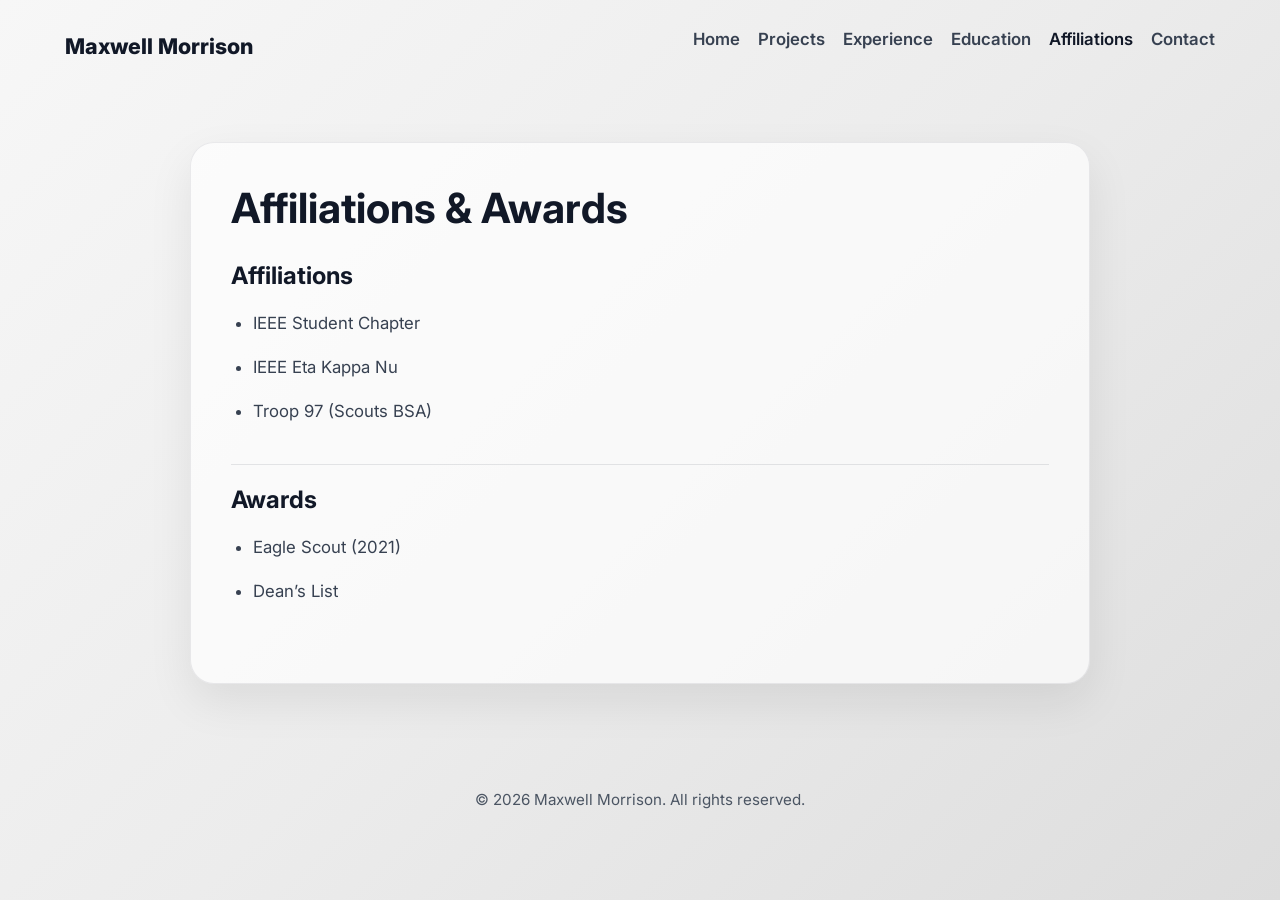
==== public/affiliations.html @ 4eab68b1 "Website initial commit" ====
<!DOCTYPE html>
<html lang="en">
<head>
  <meta charset="UTF-8" />
  <meta name="viewport" content="width=device-width, initial-scale=1.0" />
  <title>Affiliations | Maxwell Morrison</title>
  <link rel="preconnect" href="https://fonts.googleapis.com">
  <link rel="preconnect" href="https://fonts.gstatic.com" crossorigin>
  <link href="https://fonts.googleapis.com/css2?family=Inter:wght@400;600;700;800&display=swap" rel="stylesheet">
  <style>
    * {
      margin: 0;
      padding: 0;
      box-sizing: border-box;
    }

    body {
      font-family: "Inter", sans-serif;
      background: linear-gradient(135deg, #f7f7f7, #ececec, #dddddd);
      color: #1f2937;
      min-height: 100vh;
    }

    .container {
      width: 90%;
      max-width: 1150px;
      margin: 0 auto;
    }

    header {
      padding: 24px 0;
    }

    nav {
      display: flex;
      justify-content: space-between;
      align-items: center;
      gap: 20px;
    }

    .logo {
      font-size: 1.35rem;
      font-weight: 800;
      color: #111827;
      white-space: nowrap;
    }

    .nav-links {
      display: flex;
      gap: 18px;
      list-style: none;
      flex-wrap: wrap;
      justify-content: flex-end;
    }

    .nav-links a {
      text-decoration: none;
      color: #374151;
      font-weight: 600;
    }

    .nav-links a:hover,
    .nav-links a.active {
      color: #111827;
    }

    .page-section {
      padding: 50px 0 80px;
    }

    .page-card {
      max-width: 900px;
      margin: 0 auto;
      background: rgba(255,255,255,0.68);
      border: 1px solid rgba(17,24,39,0.08);
      border-radius: 24px;
      padding: 40px;
      box-shadow: 0 18px 45px rgba(0,0,0,0.08);
    }

    h1 {
      font-size: 2.6rem;
      margin-bottom: 28px;
      color: #111827;
    }

    h2 {
      font-size: 1.5rem;
      margin-top: 10px;
      margin-bottom: 18px;
      color: #111827;
    }

    .section-block {
      padding: 10px 0 24px;
      border-top: 1px solid rgba(17,24,39,0.10);
    }

    .section-block:first-of-type {
      border-top: none;
      padding-top: 0;
    }

    ul {
      padding-left: 22px;
    }

    li {
      line-height: 1.9;
      margin-bottom: 12px;
      color: #374151;
      font-size: 1.05rem;
    }

    footer {
      text-align: center;
      padding: 26px 0 36px;
      color: #4b5563;
      font-size: 0.95rem;
    }

    @media (max-width: 768px) {
      nav {
        flex-direction: column;
        align-items: flex-start;
      }

      .page-card {
        padding: 28px;
      }

      h1 {
        font-size: 2.1rem;
      }

      h2 {
        font-size: 1.25rem;
      }
    }
  </style>
</head>
<body>
  <header>
    <div class="container">
      <nav>
        <div class="logo">Maxwell Morrison</div>
        <ul class="nav-links">
           <li><a href="index.html">Home</a></li>
          <li><a href="projects.html">Projects</a></li>
          <li><a href="experience.html">Experience</a></li>
          <li><a href="education.html">Education</a></li>
          <li><a href="affiliations.html" class="active">Affiliations</a></li>
          <li><a href="contact.html">Contact</a></li>
        </ul>
      </nav>
    </div>
  </header>

  <main>
    <section class="page-section">
      <div class="container">
        <div class="page-card">
          <h1>Affiliations & Awards</h1>

          <div class="section-block">
            <h2>Affiliations</h2>
            <ul>
              <li>IEEE Student Chapter</li>
              <li>IEEE Eta Kappa Nu</li>
              <li>Troop 97 (Scouts BSA)</li>
            </ul>
          </div>

          <div class="section-block">
            <h2>Awards</h2>
            <ul>
              <li>Eagle Scout (2021)</li>
              <li>Dean’s List</li>
            </ul>
          </div>

        </div>
      </div>
    </section>
  </main>

  <footer>
    <div class="container">
      <p>© 2026 Maxwell Morrison. All rights reserved.</p>
    </div>
  </footer>
</body>
</html>
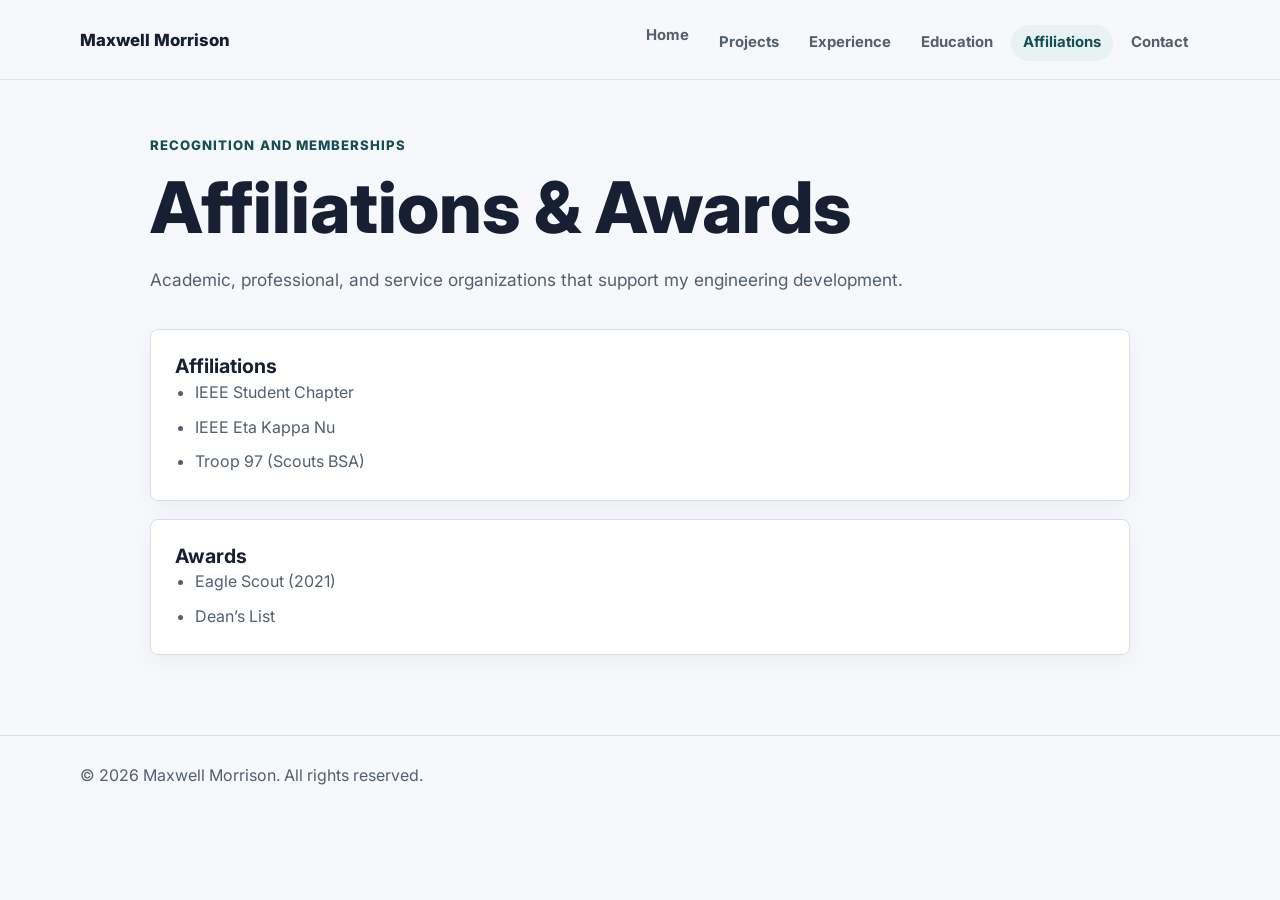
==== commit c8319055: "Polish website design and fix transcript link" ====
--- a/public/affiliations.html
+++ b/public/affiliations.html
@@ -7,145 +7,15 @@
   <link rel="preconnect" href="https://fonts.googleapis.com">
   <link rel="preconnect" href="https://fonts.gstatic.com" crossorigin>
   <link href="https://fonts.googleapis.com/css2?family=Inter:wght@400;600;700;800&display=swap" rel="stylesheet">
-  <style>
-    * {
-      margin: 0;
-      padding: 0;
-      box-sizing: border-box;
-    }
-
-    body {
-      font-family: "Inter", sans-serif;
-      background: linear-gradient(135deg, #f7f7f7, #ececec, #dddddd);
-      color: #1f2937;
-      min-height: 100vh;
-    }
-
-    .container {
-      width: 90%;
-      max-width: 1150px;
-      margin: 0 auto;
-    }
-
-    header {
-      padding: 24px 0;
-    }
-
-    nav {
-      display: flex;
-      justify-content: space-between;
-      align-items: center;
-      gap: 20px;
-    }
-
-    .logo {
-      font-size: 1.35rem;
-      font-weight: 800;
-      color: #111827;
-      white-space: nowrap;
-    }
-
-    .nav-links {
-      display: flex;
-      gap: 18px;
-      list-style: none;
-      flex-wrap: wrap;
-      justify-content: flex-end;
-    }
-
-    .nav-links a {
-      text-decoration: none;
-      color: #374151;
-      font-weight: 600;
-    }
-
-    .nav-links a:hover,
-    .nav-links a.active {
-      color: #111827;
-    }
-
-    .page-section {
-      padding: 50px 0 80px;
-    }
-
-    .page-card {
-      max-width: 900px;
-      margin: 0 auto;
-      background: rgba(255,255,255,0.68);
-      border: 1px solid rgba(17,24,39,0.08);
-      border-radius: 24px;
-      padding: 40px;
-      box-shadow: 0 18px 45px rgba(0,0,0,0.08);
-    }
-
-    h1 {
-      font-size: 2.6rem;
-      margin-bottom: 28px;
-      color: #111827;
-    }
-
-    h2 {
-      font-size: 1.5rem;
-      margin-top: 10px;
-      margin-bottom: 18px;
-      color: #111827;
-    }
-
-    .section-block {
-      padding: 10px 0 24px;
-      border-top: 1px solid rgba(17,24,39,0.10);
-    }
-
-    .section-block:first-of-type {
-      border-top: none;
-      padding-top: 0;
-    }
-
-    ul {
-      padding-left: 22px;
-    }
-
-    li {
-      line-height: 1.9;
-      margin-bottom: 12px;
-      color: #374151;
-      font-size: 1.05rem;
-    }
-
-    footer {
-      text-align: center;
-      padding: 26px 0 36px;
-      color: #4b5563;
-      font-size: 0.95rem;
-    }
-
-    @media (max-width: 768px) {
-      nav {
-        flex-direction: column;
-        align-items: flex-start;
-      }
-
-      .page-card {
-        padding: 28px;
-      }
-
-      h1 {
-        font-size: 2.1rem;
-      }
-
-      h2 {
-        font-size: 1.25rem;
-      }
-    }
-  </style>
+  <link rel="stylesheet" href="styles.css">
 </head>
 <body>
-  <header>
+  <header class="site-header">
     <div class="container">
-      <nav>
-        <div class="logo">Maxwell Morrison</div>
+      <nav class="site-nav" aria-label="Primary navigation">
+        <a class="logo" href="index.html">Maxwell Morrison</a>
         <ul class="nav-links">
-           <li><a href="index.html">Home</a></li>
+          <li><a href="index.html">Home</a></li>
           <li><a href="projects.html">Projects</a></li>
           <li><a href="experience.html">Experience</a></li>
           <li><a href="education.html">Education</a></li>
@@ -156,38 +26,39 @@
     </div>
   </header>
 
-  <main>
-    <section class="page-section">
-      <div class="container">
-        <div class="page-card">
-          <h1>Affiliations & Awards</h1>
+  <main class="page-section">
+    <div class="container page-shell">
+      <p class="eyebrow">Recognition and Memberships</p>
+      <h1>Affiliations & Awards</h1>
+      <p class="page-intro">
+        Academic, professional, and service organizations that support my engineering development.
+      </p>
 
-          <div class="section-block">
-            <h2>Affiliations</h2>
-            <ul>
-              <li>IEEE Student Chapter</li>
-              <li>IEEE Eta Kappa Nu</li>
-              <li>Troop 97 (Scouts BSA)</li>
-            </ul>
-          </div>
+      <div class="content-list">
+        <section class="section-block">
+          <h2>Affiliations</h2>
+          <ul>
+            <li>IEEE Student Chapter</li>
+            <li>IEEE Eta Kappa Nu</li>
+            <li>Troop 97 (Scouts BSA)</li>
+          </ul>
+        </section>
 
-          <div class="section-block">
-            <h2>Awards</h2>
-            <ul>
-              <li>Eagle Scout (2021)</li>
-              <li>Dean’s List</li>
-            </ul>
-          </div>
-
-        </div>
+        <section class="section-block">
+          <h2>Awards</h2>
+          <ul>
+            <li>Eagle Scout (2021)</li>
+            <li>Dean&rsquo;s List</li>
+          </ul>
+        </section>
       </div>
-    </section>
+    </div>
   </main>
 
-  <footer>
+  <footer class="site-footer">
     <div class="container">
-      <p>© 2026 Maxwell Morrison. All rights reserved.</p>
+      <p>&copy; 2026 Maxwell Morrison. All rights reserved.</p>
     </div>
   </footer>
 </body>
-</html>+</html>
--- a/public/styles.css
+++ b/public/styles.css
@@ -0,0 +1,351 @@
+* {
+  box-sizing: border-box;
+  margin: 0;
+  padding: 0;
+}
+
+:root {
+  --ink: #172033;
+  --muted: #526070;
+  --line: #d8dee8;
+  --panel: #ffffff;
+  --surface: #f6f8fb;
+  --accent: #1f6f78;
+  --accent-dark: #164e55;
+  --shadow: 0 18px 44px rgba(23, 32, 51, 0.09);
+}
+
+body {
+  min-height: 100vh;
+  font-family: "Inter", Arial, sans-serif;
+  background: var(--surface);
+  color: var(--ink);
+}
+
+a {
+  color: inherit;
+}
+
+.container {
+  width: min(1120px, calc(100% - 40px));
+  margin: 0 auto;
+}
+
+.site-header {
+  position: sticky;
+  top: 0;
+  z-index: 10;
+  border-bottom: 1px solid rgba(216, 222, 232, 0.82);
+  background: rgba(246, 248, 251, 0.92);
+  backdrop-filter: blur(16px);
+}
+
+.site-nav {
+  display: flex;
+  align-items: center;
+  justify-content: space-between;
+  gap: 28px;
+  padding: 18px 0;
+}
+
+.logo {
+  color: var(--ink);
+  font-size: 1.05rem;
+  font-weight: 800;
+  letter-spacing: 0;
+  text-decoration: none;
+  white-space: nowrap;
+}
+
+.nav-links {
+  display: flex;
+  flex-wrap: wrap;
+  justify-content: flex-end;
+  gap: 6px;
+  list-style: none;
+}
+
+.nav-links a {
+  display: inline-flex;
+  min-height: 36px;
+  align-items: center;
+  border-radius: 999px;
+  padding: 0 12px;
+  color: var(--muted);
+  font-size: 0.93rem;
+  font-weight: 700;
+  text-decoration: none;
+  transition: background 0.18s ease, color 0.18s ease;
+}
+
+.nav-links a:hover,
+.nav-links a.active {
+  background: #e8f2f3;
+  color: var(--accent-dark);
+}
+
+.hero {
+  padding: 64px 0 76px;
+}
+
+.hero-grid {
+  display: grid;
+  grid-template-columns: minmax(0, 1.2fr) minmax(280px, 0.72fr);
+  align-items: center;
+  gap: 56px;
+}
+
+.eyebrow {
+  margin-bottom: 14px;
+  color: var(--accent-dark);
+  font-size: 0.82rem;
+  font-weight: 800;
+  letter-spacing: 0.08em;
+  text-transform: uppercase;
+}
+
+h1 {
+  max-width: 820px;
+  color: var(--ink);
+  font-size: clamp(2.15rem, 6vw, 4.45rem);
+  font-weight: 800;
+  line-height: 1.02;
+}
+
+.hero-copy,
+.page-intro {
+  max-width: 760px;
+  margin-top: 22px;
+  color: var(--muted);
+  font-size: 1.08rem;
+  line-height: 1.75;
+}
+
+.actions {
+  display: flex;
+  flex-wrap: wrap;
+  gap: 12px;
+  margin-top: 30px;
+}
+
+.button {
+  display: inline-flex;
+  min-height: 44px;
+  align-items: center;
+  justify-content: center;
+  border: 1px solid var(--line);
+  border-radius: 8px;
+  padding: 0 16px;
+  background: var(--panel);
+  color: var(--ink);
+  font-weight: 800;
+  text-decoration: none;
+  transition: transform 0.18s ease, border-color 0.18s ease, background 0.18s ease;
+}
+
+.button.primary {
+  border-color: var(--accent);
+  background: var(--accent);
+  color: #ffffff;
+}
+
+.button:hover {
+  border-color: var(--accent);
+  transform: translateY(-1px);
+}
+
+.portrait {
+  overflow: hidden;
+  border: 1px solid var(--line);
+  border-radius: 8px;
+  background: var(--panel);
+  box-shadow: var(--shadow);
+  aspect-ratio: 4 / 5;
+}
+
+.portrait img {
+  display: block;
+  width: 100%;
+  height: 100%;
+  object-fit: cover;
+}
+
+.highlight-strip {
+  border-top: 1px solid var(--line);
+  border-bottom: 1px solid var(--line);
+  background: #ffffff;
+}
+
+.highlights {
+  display: grid;
+  grid-template-columns: repeat(3, 1fr);
+  gap: 1px;
+  background: var(--line);
+}
+
+.highlight {
+  min-height: 128px;
+  padding: 24px;
+  background: #ffffff;
+}
+
+.highlight strong {
+  display: block;
+  margin-bottom: 8px;
+  color: var(--ink);
+  font-size: 1rem;
+}
+
+.highlight span {
+  color: var(--muted);
+  line-height: 1.55;
+}
+
+.page-section {
+  padding: 54px 0 80px;
+}
+
+.page-shell {
+  max-width: 980px;
+}
+
+.content-list {
+  display: grid;
+  gap: 18px;
+  margin-top: 34px;
+}
+
+.item,
+.contact-item,
+.section-block {
+  border: 1px solid var(--line);
+  border-radius: 8px;
+  background: var(--panel);
+  padding: 24px;
+  box-shadow: 0 8px 24px rgba(23, 32, 51, 0.045);
+}
+
+.item-header {
+  display: flex;
+  align-items: flex-start;
+  justify-content: space-between;
+  gap: 18px;
+  margin-bottom: 8px;
+}
+
+h2 {
+  color: var(--ink);
+  font-size: 1.23rem;
+  line-height: 1.25;
+}
+
+.date {
+  color: var(--accent-dark);
+  font-size: 0.93rem;
+  font-weight: 800;
+  white-space: nowrap;
+}
+
+.subtitle {
+  margin-bottom: 14px;
+  color: var(--muted);
+  font-size: 1rem;
+}
+
+p,
+li {
+  color: var(--muted);
+  font-size: 1rem;
+  line-height: 1.72;
+}
+
+ul {
+  padding-left: 20px;
+}
+
+li + li {
+  margin-top: 7px;
+}
+
+.text-link {
+  color: var(--accent-dark);
+  font-weight: 800;
+  text-decoration: none;
+}
+
+.text-link:hover {
+  text-decoration: underline;
+}
+
+.project-actions {
+  margin-top: 14px;
+}
+
+.contact-grid {
+  display: grid;
+  grid-template-columns: repeat(2, minmax(0, 1fr));
+  gap: 16px;
+  margin-top: 34px;
+}
+
+.contact-item h2 {
+  margin-bottom: 8px;
+  color: var(--muted);
+  font-size: 0.82rem;
+  letter-spacing: 0.08em;
+  text-transform: uppercase;
+}
+
+.contact-item a,
+.contact-item span {
+  color: var(--ink);
+  font-weight: 700;
+  overflow-wrap: anywhere;
+  text-decoration: none;
+}
+
+.contact-item a:hover {
+  color: var(--accent-dark);
+  text-decoration: underline;
+}
+
+.site-footer {
+  border-top: 1px solid var(--line);
+  padding: 26px 0;
+  color: var(--muted);
+  font-size: 0.92rem;
+}
+
+@media (max-width: 820px) {
+  .site-nav {
+    align-items: flex-start;
+    flex-direction: column;
+  }
+
+  .nav-links {
+    justify-content: flex-start;
+  }
+
+  .hero {
+    padding-top: 42px;
+  }
+
+  .hero-grid,
+  .highlights,
+  .contact-grid {
+    grid-template-columns: 1fr;
+  }
+
+  .portrait {
+    max-width: 360px;
+  }
+
+  .item-header {
+    flex-direction: column;
+    gap: 6px;
+  }
+
+  .date {
+    white-space: normal;
+  }
+}
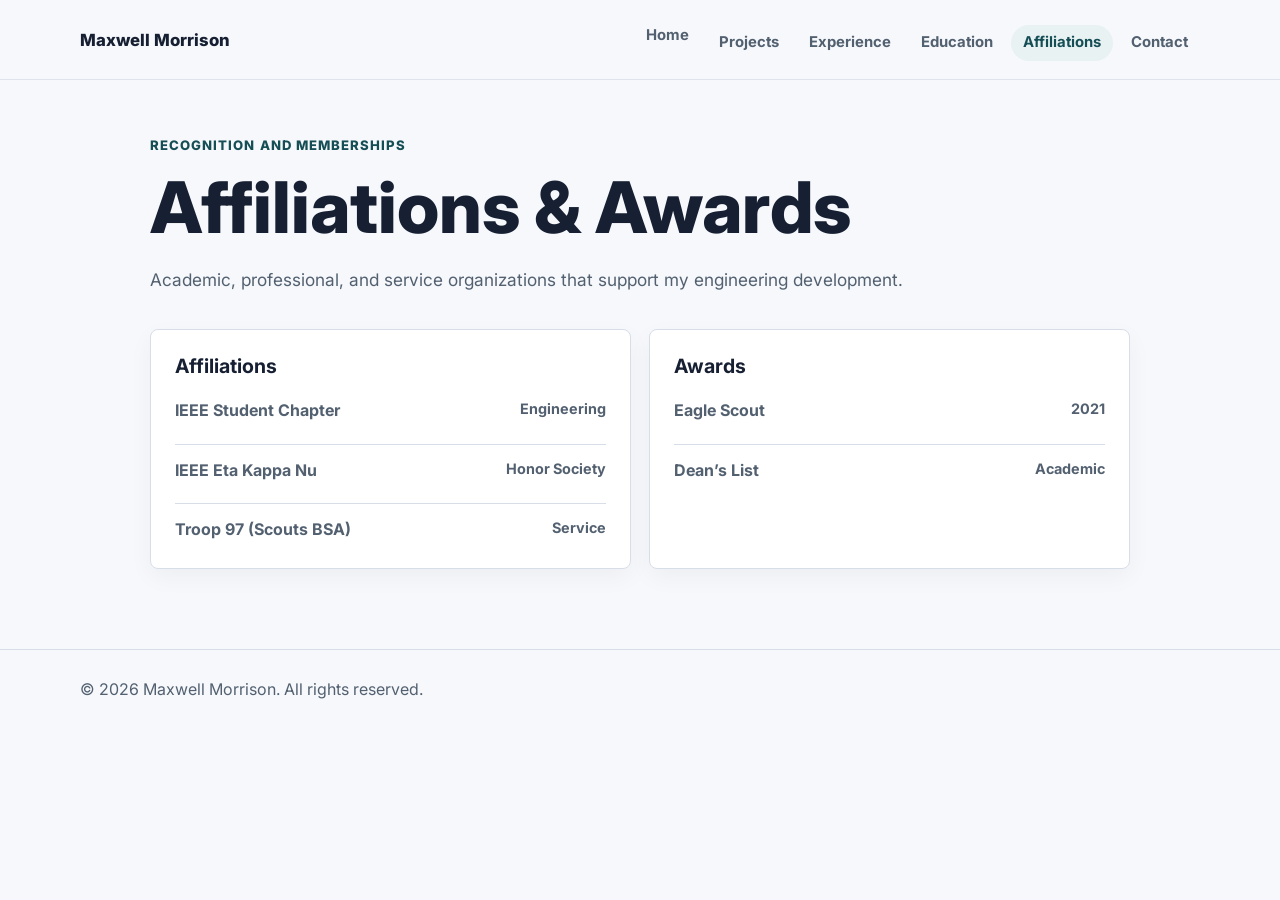
==== commit aed49daf: "Refresh projects and affiliations layouts" ====
--- a/public/affiliations.html
+++ b/public/affiliations.html
@@ -7,7 +7,7 @@
   <link rel="preconnect" href="https://fonts.googleapis.com">
   <link rel="preconnect" href="https://fonts.gstatic.com" crossorigin>
   <link href="https://fonts.googleapis.com/css2?family=Inter:wght@400;600;700;800&display=swap" rel="stylesheet">
-  <link rel="stylesheet" href="styles.css">
+  <link rel="stylesheet" href="styles.css?v=20260611b">
 </head>
 <body>
   <header class="site-header">
@@ -34,21 +34,21 @@
         Academic, professional, and service organizations that support my engineering development.
       </p>
 
-      <div class="content-list">
-        <section class="section-block">
+      <div class="affiliation-grid">
+        <section class="affiliation-card">
           <h2>Affiliations</h2>
-          <ul>
-            <li>IEEE Student Chapter</li>
-            <li>IEEE Eta Kappa Nu</li>
-            <li>Troop 97 (Scouts BSA)</li>
+          <ul class="affiliation-list">
+            <li><strong>IEEE Student Chapter</strong><span>Engineering</span></li>
+            <li><strong>IEEE Eta Kappa Nu</strong><span>Honor Society</span></li>
+            <li><strong>Troop 97 (Scouts BSA)</strong><span>Service</span></li>
           </ul>
         </section>
 
-        <section class="section-block">
+        <section class="affiliation-card">
           <h2>Awards</h2>
-          <ul>
-            <li>Eagle Scout (2021)</li>
-            <li>Dean&rsquo;s List</li>
+          <ul class="affiliation-list">
+            <li><strong>Eagle Scout</strong><span>2021</span></li>
+            <li><strong>Dean&rsquo;s List</strong><span>Academic</span></li>
           </ul>
         </section>
       </div>
--- a/public/styles.css
+++ b/public/styles.css
@@ -281,6 +281,101 @@
   margin-top: 14px;
 }
 
+.project-grid {
+  display: grid;
+  grid-template-columns: repeat(2, minmax(0, 1fr));
+  gap: 18px;
+  margin-top: 34px;
+}
+
+.project-card {
+  display: flex;
+  min-height: 250px;
+  flex-direction: column;
+  justify-content: space-between;
+  border: 1px solid var(--line);
+  border-radius: 8px;
+  background: var(--panel);
+  padding: 24px;
+  box-shadow: 0 8px 24px rgba(23, 32, 51, 0.045);
+}
+
+.project-card.featured {
+  grid-column: span 2;
+  min-height: 220px;
+  background: linear-gradient(135deg, #ffffff 0%, #eef7f8 100%);
+}
+
+.project-meta {
+  display: flex;
+  flex-wrap: wrap;
+  gap: 8px;
+  margin-bottom: 18px;
+}
+
+.tag {
+  display: inline-flex;
+  min-height: 28px;
+  align-items: center;
+  border: 1px solid #c8dbde;
+  border-radius: 999px;
+  padding: 0 10px;
+  color: var(--accent-dark);
+  font-size: 0.78rem;
+  font-weight: 800;
+}
+
+.project-card h2 {
+  margin-bottom: 12px;
+}
+
+.affiliation-grid {
+  display: grid;
+  grid-template-columns: repeat(2, minmax(0, 1fr));
+  gap: 18px;
+  margin-top: 34px;
+}
+
+.affiliation-card {
+  border: 1px solid var(--line);
+  border-radius: 8px;
+  background: var(--panel);
+  padding: 24px;
+  box-shadow: 0 8px 24px rgba(23, 32, 51, 0.045);
+}
+
+.affiliation-card h2 {
+  margin-bottom: 18px;
+}
+
+.affiliation-list {
+  display: grid;
+  gap: 12px;
+  padding-left: 0;
+  list-style: none;
+}
+
+.affiliation-list li {
+  display: flex;
+  align-items: flex-start;
+  justify-content: space-between;
+  gap: 16px;
+  border-top: 1px solid var(--line);
+  padding-top: 12px;
+}
+
+.affiliation-list li:first-child {
+  border-top: 0;
+  padding-top: 0;
+}
+
+.affiliation-list span {
+  color: var(--muted);
+  font-size: 0.9rem;
+  font-weight: 700;
+  white-space: nowrap;
+}
+
 .contact-grid {
   display: grid;
   grid-template-columns: repeat(2, minmax(0, 1fr));
@@ -332,8 +427,14 @@
 
   .hero-grid,
   .highlights,
+  .project-grid,
+  .affiliation-grid,
   .contact-grid {
     grid-template-columns: 1fr;
+  }
+
+  .project-card.featured {
+    grid-column: span 1;
   }
 
   .portrait {
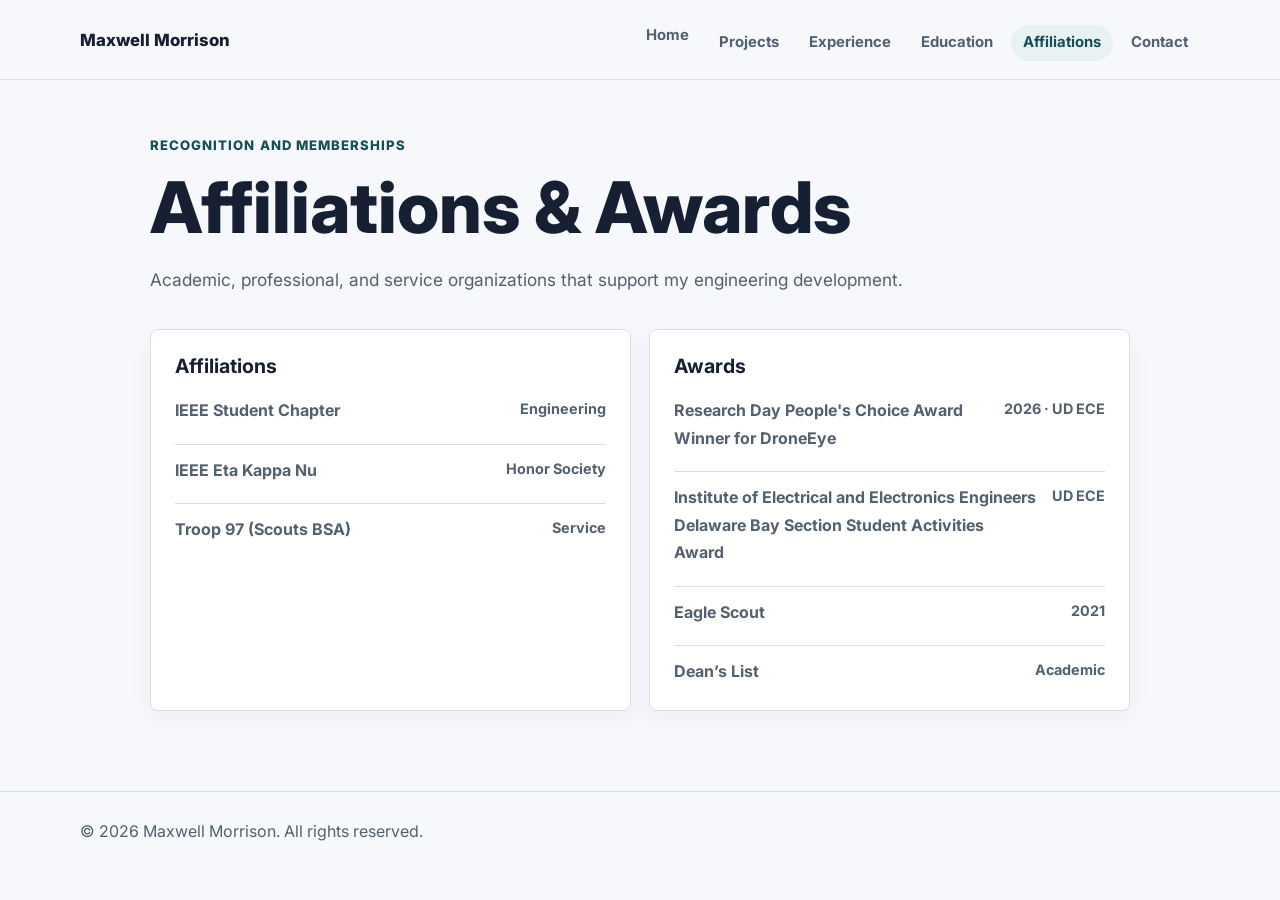
==== commit 22eedbc0: "Add new ECE awards" ====
--- a/public/affiliations.html
+++ b/public/affiliations.html
@@ -47,6 +47,8 @@
         <section class="affiliation-card">
           <h2>Awards</h2>
           <ul class="affiliation-list">
+            <li><strong>Research Day People's Choice Award Winner for DroneEye</strong><span>2026 &middot; UD ECE</span></li>
+            <li><strong>Institute of Electrical and Electronics Engineers Delaware Bay Section Student Activities Award</strong><span>UD ECE</span></li>
             <li><strong>Eagle Scout</strong><span>2021</span></li>
             <li><strong>Dean&rsquo;s List</strong><span>Academic</span></li>
           </ul>
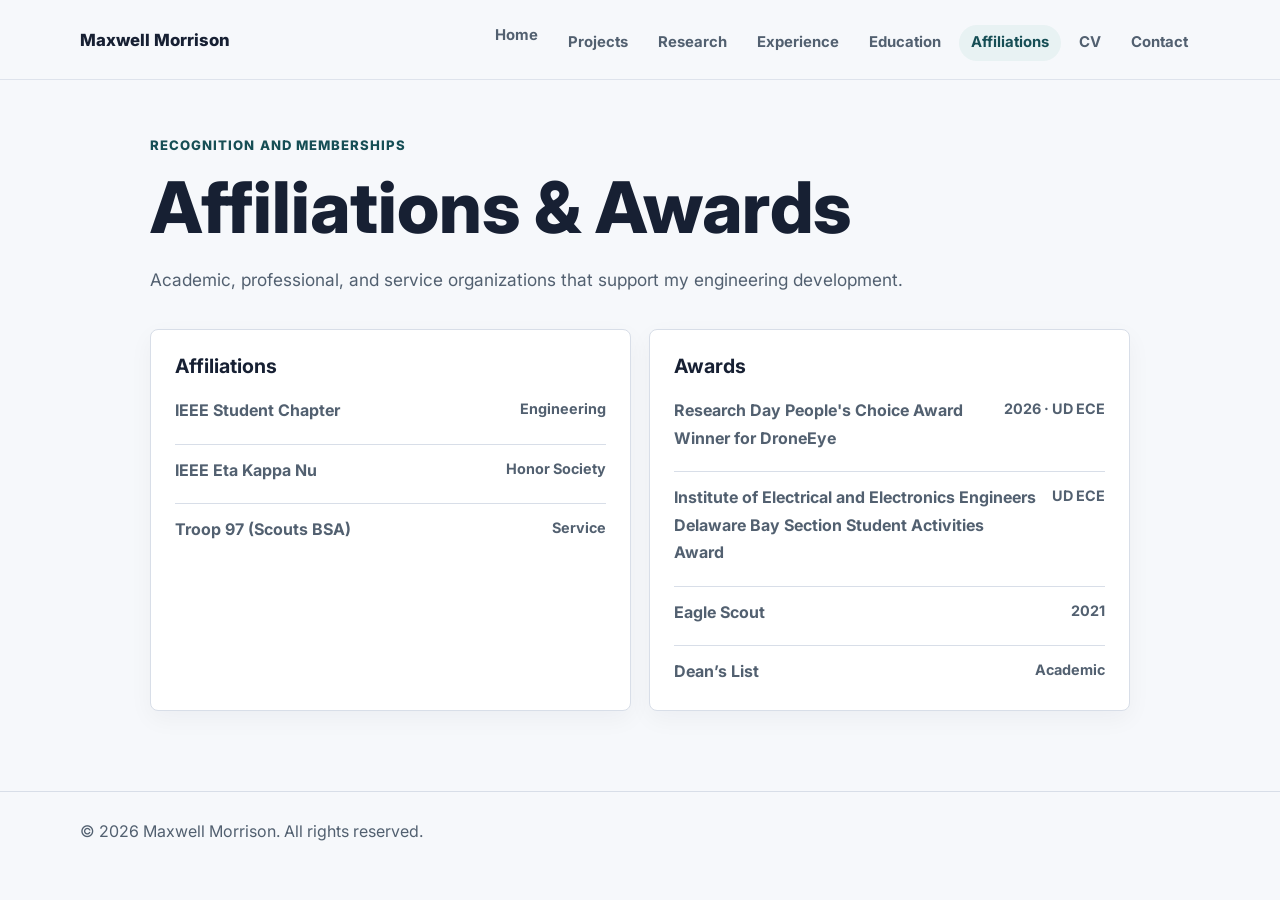
==== commit 2bb65fc6: "Add research page and CV download" ====
--- a/public/affiliations.html
+++ b/public/affiliations.html
@@ -7,7 +7,7 @@
   <link rel="preconnect" href="https://fonts.googleapis.com">
   <link rel="preconnect" href="https://fonts.gstatic.com" crossorigin>
   <link href="https://fonts.googleapis.com/css2?family=Inter:wght@400;600;700;800&display=swap" rel="stylesheet">
-  <link rel="stylesheet" href="styles.css?v=20260611b">
+  <link rel="stylesheet" href="styles.css?v=20260612a">
 </head>
 <body>
   <header class="site-header">
@@ -17,9 +17,11 @@
         <ul class="nav-links">
           <li><a href="index.html">Home</a></li>
           <li><a href="projects.html">Projects</a></li>
+          <li><a href="research.html">Research</a></li>
           <li><a href="experience.html">Experience</a></li>
           <li><a href="education.html">Education</a></li>
           <li><a href="affiliations.html" class="active">Affiliations</a></li>
+          <li><a href="cv.pdf" target="_blank" rel="noopener noreferrer">CV</a></li>
           <li><a href="contact.html">Contact</a></li>
         </ul>
       </nav>
--- a/public/styles.css
+++ b/public/styles.css
@@ -277,6 +277,29 @@
   text-decoration: underline;
 }
 
+.pill-list {
+  display: flex;
+  flex-wrap: wrap;
+  gap: 10px;
+  padding-left: 0;
+  list-style: none;
+}
+
+.pill-list li {
+  border: 1px solid #c8dbde;
+  border-radius: 999px;
+  padding: 7px 12px;
+  background: #f2f8f9;
+  color: var(--accent-dark);
+  font-size: 0.92rem;
+  font-weight: 800;
+  line-height: 1.2;
+}
+
+.pill-list li + li {
+  margin-top: 0;
+}
+
 .project-actions {
   margin-top: 14px;
 }
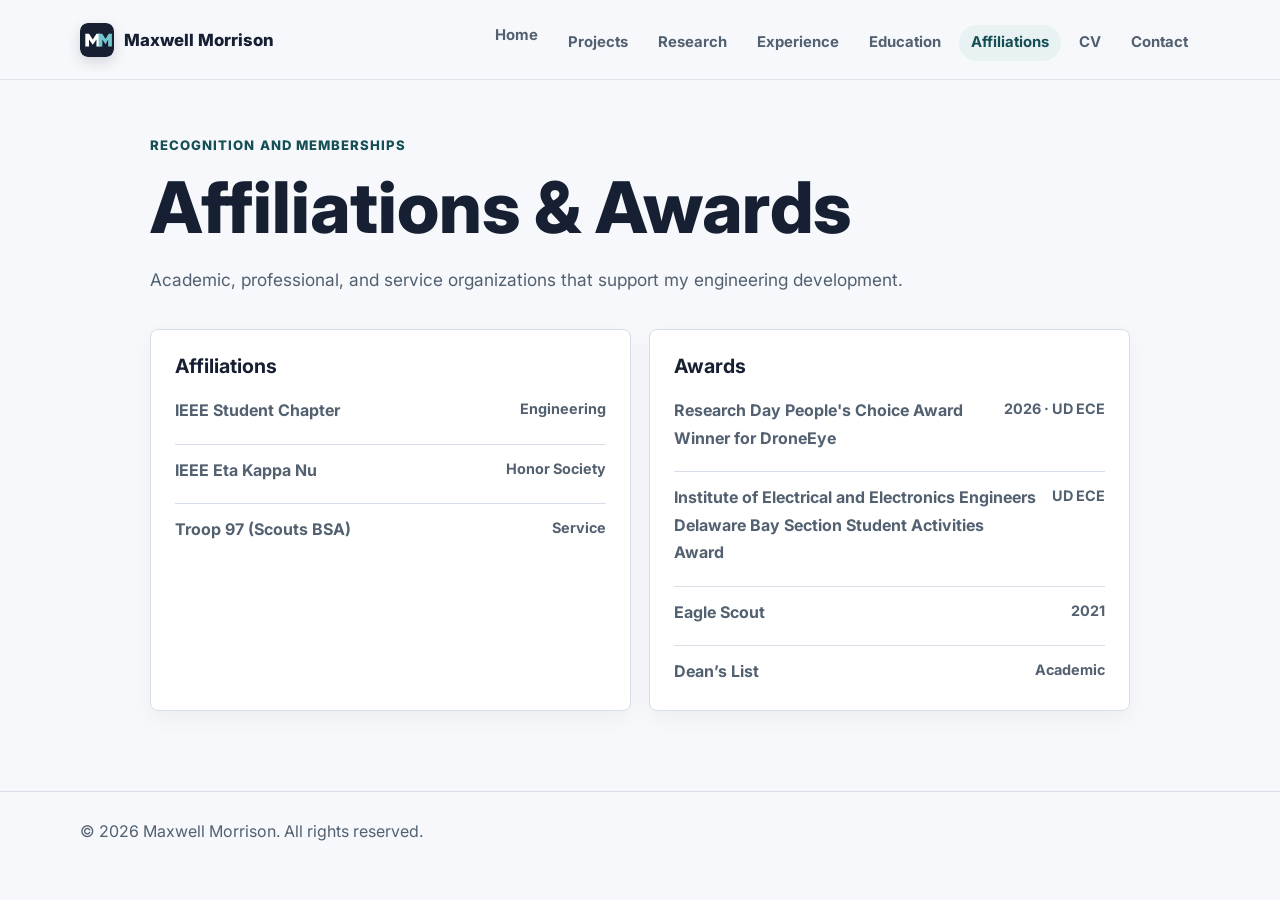
==== commit 08c4bbfc: "Add MM site logo and favicon" ====
--- a/public/affiliations.html
+++ b/public/affiliations.html
@@ -3,17 +3,18 @@
 <head>
   <meta charset="UTF-8" />
   <meta name="viewport" content="width=device-width, initial-scale=1.0" />
+  <link rel="icon" href="logo.svg" type="image/svg+xml">
   <title>Affiliations | Maxwell Morrison</title>
   <link rel="preconnect" href="https://fonts.googleapis.com">
   <link rel="preconnect" href="https://fonts.gstatic.com" crossorigin>
   <link href="https://fonts.googleapis.com/css2?family=Inter:wght@400;600;700;800&display=swap" rel="stylesheet">
-  <link rel="stylesheet" href="styles.css?v=20260612a">
+  <link rel="stylesheet" href="styles.css?v=20261029">
 </head>
 <body>
   <header class="site-header">
     <div class="container">
       <nav class="site-nav" aria-label="Primary navigation">
-        <a class="logo" href="index.html">Maxwell Morrison</a>
+        <a class="logo" href="index.html"><img class="logo-mark" src="logo.svg" alt="">Maxwell Morrison</a>
         <ul class="nav-links">
           <li><a href="index.html">Home</a></li>
           <li><a href="projects.html">Projects</a></li>
--- a/public/styles.css
+++ b/public/styles.css
@@ -49,12 +49,23 @@
 }
 
 .logo {
+  display: inline-flex;
+  align-items: center;
+  gap: 10px;
   color: var(--ink);
   font-size: 1.05rem;
   font-weight: 800;
   letter-spacing: 0;
   text-decoration: none;
   white-space: nowrap;
+}
+
+.logo-mark {
+  width: 34px;
+  height: 34px;
+  flex: 0 0 auto;
+  border-radius: 8px;
+  box-shadow: 0 5px 14px rgba(23, 32, 51, 0.16);
 }
 
 .nav-links {
@@ -352,6 +363,19 @@
   margin-bottom: 12px;
 }
 
+.project-actions {
+  display: flex;
+  flex-wrap: wrap;
+  gap: 14px;
+}
+
+.detail-grid {
+  display: grid;
+  grid-template-columns: repeat(2, minmax(0, 1fr));
+  gap: 18px;
+  margin-top: 34px;
+}
+
 .affiliation-grid {
   display: grid;
   grid-template-columns: repeat(2, minmax(0, 1fr));
@@ -451,6 +475,7 @@
   .hero-grid,
   .highlights,
   .project-grid,
+  .detail-grid,
   .affiliation-grid,
   .contact-grid {
     grid-template-columns: 1fr;
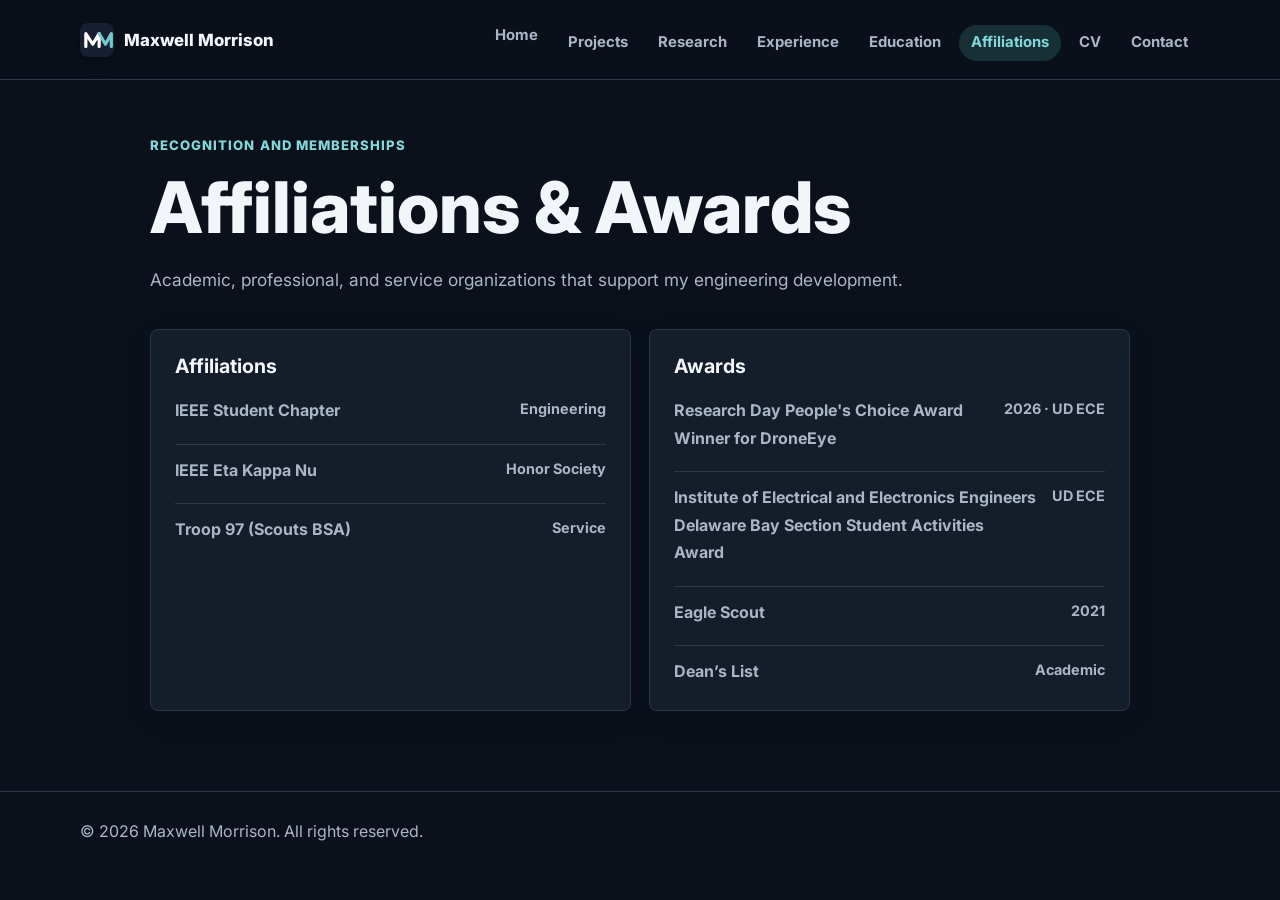
==== commit 7cbcbce2: "Add dark mode site theme" ====
--- a/public/affiliations.html
+++ b/public/affiliations.html
@@ -8,7 +8,7 @@
   <link rel="preconnect" href="https://fonts.googleapis.com">
   <link rel="preconnect" href="https://fonts.gstatic.com" crossorigin>
   <link href="https://fonts.googleapis.com/css2?family=Inter:wght@400;600;700;800&display=swap" rel="stylesheet">
-  <link rel="stylesheet" href="styles.css?v=20261029">
+  <link rel="stylesheet" href="styles.css?v=20261029-dark">
 </head>
 <body>
   <header class="site-header">
--- a/public/styles.css
+++ b/public/styles.css
@@ -5,14 +5,15 @@
 }
 
 :root {
-  --ink: #172033;
-  --muted: #526070;
-  --line: #d8dee8;
-  --panel: #ffffff;
-  --surface: #f6f8fb;
-  --accent: #1f6f78;
-  --accent-dark: #164e55;
-  --shadow: 0 18px 44px rgba(23, 32, 51, 0.09);
+  color-scheme: dark;
+  --ink: #f2f6fb;
+  --muted: #aab6c7;
+  --line: #2b3749;
+  --panel: #141d2a;
+  --surface: #0b111b;
+  --accent: #47b5bc;
+  --accent-dark: #82d9dc;
+  --shadow: 0 18px 44px rgba(0, 0, 0, 0.32);
 }
 
 body {
@@ -35,8 +36,8 @@
   position: sticky;
   top: 0;
   z-index: 10;
-  border-bottom: 1px solid rgba(216, 222, 232, 0.82);
-  background: rgba(246, 248, 251, 0.92);
+  border-bottom: 1px solid rgba(53, 67, 87, 0.82);
+  background: rgba(11, 17, 27, 0.9);
   backdrop-filter: blur(16px);
 }
 
@@ -65,7 +66,7 @@
   height: 34px;
   flex: 0 0 auto;
   border-radius: 8px;
-  box-shadow: 0 5px 14px rgba(23, 32, 51, 0.16);
+  box-shadow: 0 5px 14px rgba(0, 0, 0, 0.34);
 }
 
 .nav-links {
@@ -91,7 +92,7 @@
 
 .nav-links a:hover,
 .nav-links a.active {
-  background: #e8f2f3;
+  background: #173036;
   color: var(--accent-dark);
 }
 
@@ -157,7 +158,7 @@
 .button.primary {
   border-color: var(--accent);
   background: var(--accent);
-  color: #ffffff;
+  color: #071315;
 }
 
 .button:hover {
@@ -184,7 +185,7 @@
 .highlight-strip {
   border-top: 1px solid var(--line);
   border-bottom: 1px solid var(--line);
-  background: #ffffff;
+  background: var(--panel);
 }
 
 .highlights {
@@ -197,7 +198,7 @@
 .highlight {
   min-height: 128px;
   padding: 24px;
-  background: #ffffff;
+  background: var(--panel);
 }
 
 .highlight strong {
@@ -233,7 +234,7 @@
   border-radius: 8px;
   background: var(--panel);
   padding: 24px;
-  box-shadow: 0 8px 24px rgba(23, 32, 51, 0.045);
+  box-shadow: 0 8px 24px rgba(0, 0, 0, 0.18);
 }
 
 .item-header {
@@ -297,10 +298,10 @@
 }
 
 .pill-list li {
-  border: 1px solid #c8dbde;
+  border: 1px solid #34535a;
   border-radius: 999px;
   padding: 7px 12px;
-  background: #f2f8f9;
+  background: #12272b;
   color: var(--accent-dark);
   font-size: 0.92rem;
   font-weight: 800;
@@ -331,13 +332,13 @@
   border-radius: 8px;
   background: var(--panel);
   padding: 24px;
-  box-shadow: 0 8px 24px rgba(23, 32, 51, 0.045);
+  box-shadow: 0 8px 24px rgba(0, 0, 0, 0.18);
 }
 
 .project-card.featured {
   grid-column: span 2;
   min-height: 220px;
-  background: linear-gradient(135deg, #ffffff 0%, #eef7f8 100%);
+  background: linear-gradient(135deg, #172231 0%, #11292d 100%);
 }
 
 .project-meta {
@@ -351,7 +352,7 @@
   display: inline-flex;
   min-height: 28px;
   align-items: center;
-  border: 1px solid #c8dbde;
+  border: 1px solid #34535a;
   border-radius: 999px;
   padding: 0 10px;
   color: var(--accent-dark);
@@ -388,7 +389,7 @@
   border-radius: 8px;
   background: var(--panel);
   padding: 24px;
-  box-shadow: 0 8px 24px rgba(23, 32, 51, 0.045);
+  box-shadow: 0 8px 24px rgba(0, 0, 0, 0.18);
 }
 
 .affiliation-card h2 {
